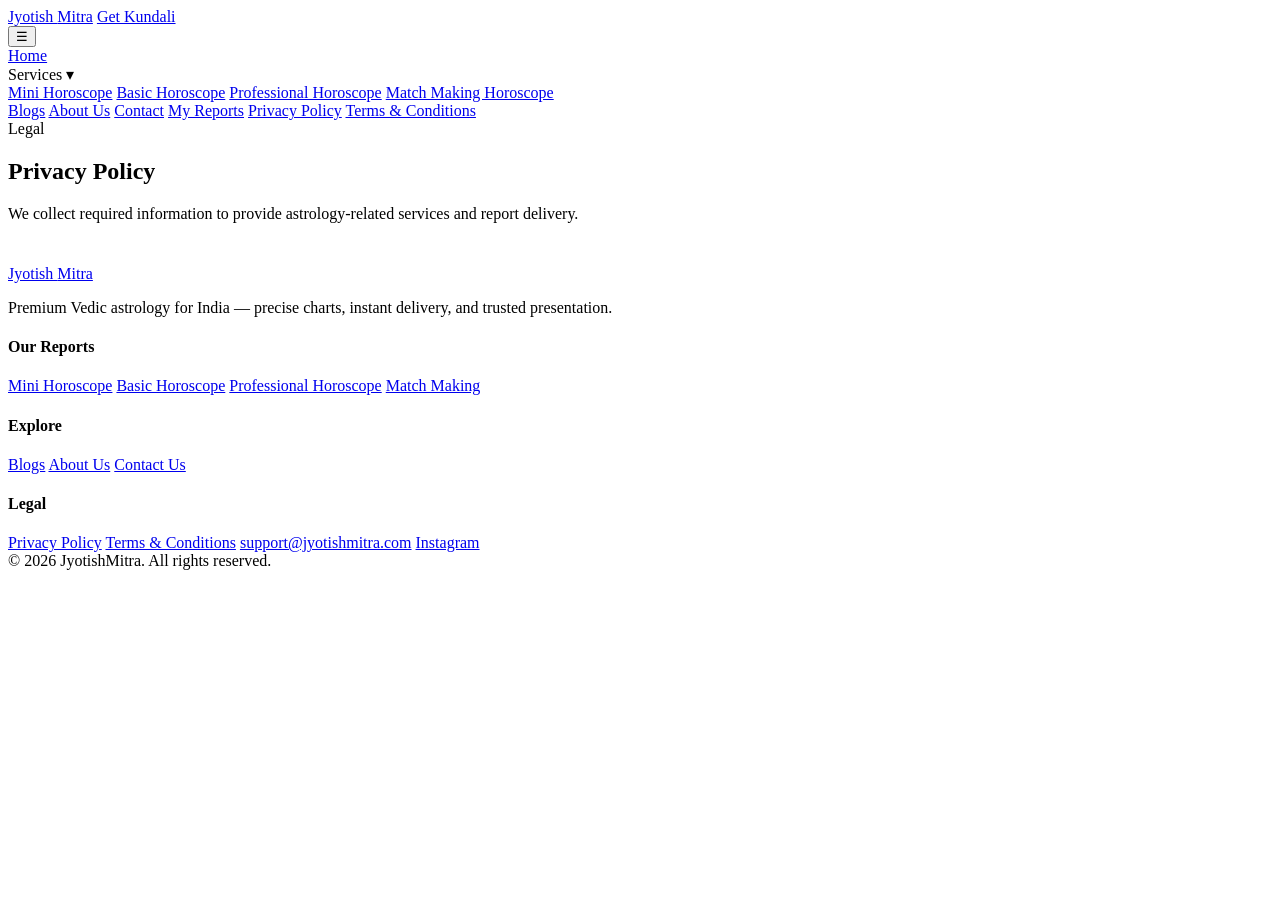
==== privacy-policy.html @ 1d5048ca "Add files via upload" ====
<!DOCTYPE html>
<html lang="en">
<head>
<meta charset="UTF-8">
<meta name="viewport" content="width=device-width, initial-scale=1.0">
<title>privacy-policy</title>
<link rel="preconnect" href="https://fonts.googleapis.com">
<link rel="preconnect" href="https://fonts.gstatic.com" crossorigin>
<link href="https://fonts.googleapis.com/css2?family=Inter:wght@400;500;600;700;800&family=Noto+Sans+Devanagari:wght@400;500;600;700;800&family=Cormorant+Garamond:wght@600&display=swap" rel="stylesheet">
<link rel="stylesheet" href="css/app.css">

</head>
<body>

<header class="topbar">
  <div class="container">
    <div class="nav">
      <div class="brand-left">
        <a href="index.html" class="logo">Jyotish <span class="accent">Mitra</span></a>
        <a class="btn btn-primary nav-cta" href="services.html">Get Kundali</a>
      </div>
      <div class="menu-wrap">
        <button class="menu-btn" id="menuBtn" type="button">☰</button>
        <div class="menu-dropdown" id="menuDropdown">
          <a class="menu-link" href="index.html">Home</a>
          <div class="submenu-toggle" id="servicesToggle">Services <span>▾</span></div>
          <div class="menu-sub" id="servicesSub">
            <a class="menu-link" href="product-mini.html">Mini Horoscope</a>
            <a class="menu-link" href="product-basic.html">Basic Horoscope</a>
            <a class="menu-link" href="product-professional.html">Professional Horoscope</a>
            <a class="menu-link" href="product-matchmaking.html">Match Making Horoscope</a>
          </div>
          <a class="menu-link" href="blogs.html">Blogs</a>
          <a class="menu-link" href="about.html">About Us</a>
          <a class="menu-link" href="contact.html">Contact</a>
          <a class="menu-link" href="reports.html">My Reports</a>
          <a class="menu-link" href="privacy-policy.html">Privacy Policy</a>
          <a class="menu-link" href="terms-and-conditions.html">Terms & Conditions</a>
        </div>
      </div>
    </div>
  </div>
</header>

<main><section class='section'><div class='container'><div class='content-card'><div class='section-kicker'>Legal</div><h1>Privacy Policy</h1><p>We collect required information to provide astrology-related services and report delivery.</p></div></div></section></main>

<footer style="padding:26px 0 48px">
  <div class="container footer">
    <div class="footer-grid">
      <div>
        <a href="index.html" class="logo footer-logo">Jyotish <span class="accent">Mitra</span></a>
        <p>Premium Vedic astrology for India — precise charts, instant delivery, and trusted presentation.</p>
      </div>
      <div>
        <h4>Our Reports</h4>
        <a href="product-mini.html">Mini Horoscope</a>
        <a href="product-basic.html">Basic Horoscope</a>
        <a href="product-professional.html">Professional Horoscope</a>
        <a href="product-matchmaking.html">Match Making</a>
      </div>
      <div>
        <h4>Explore</h4>
        <a href="blogs.html">Blogs</a>
        <a href="about.html">About Us</a>
        <a href="contact.html">Contact Us</a>
      </div>
      <div>
        <h4>Legal</h4>
        <a href="privacy-policy.html">Privacy Policy</a>
        <a href="terms-and-conditions.html">Terms & Conditions</a>
        <a href="mailto:support@jyotishmitra.com">support@jyotishmitra.com</a>
        <a href="#">Instagram</a>
      </div>
    </div>
    <div class="copy">© 2026 JyotishMitra. All rights reserved.</div>
  </div>
</footer>

<script src="js/app.js"></script>

</body>
</html>
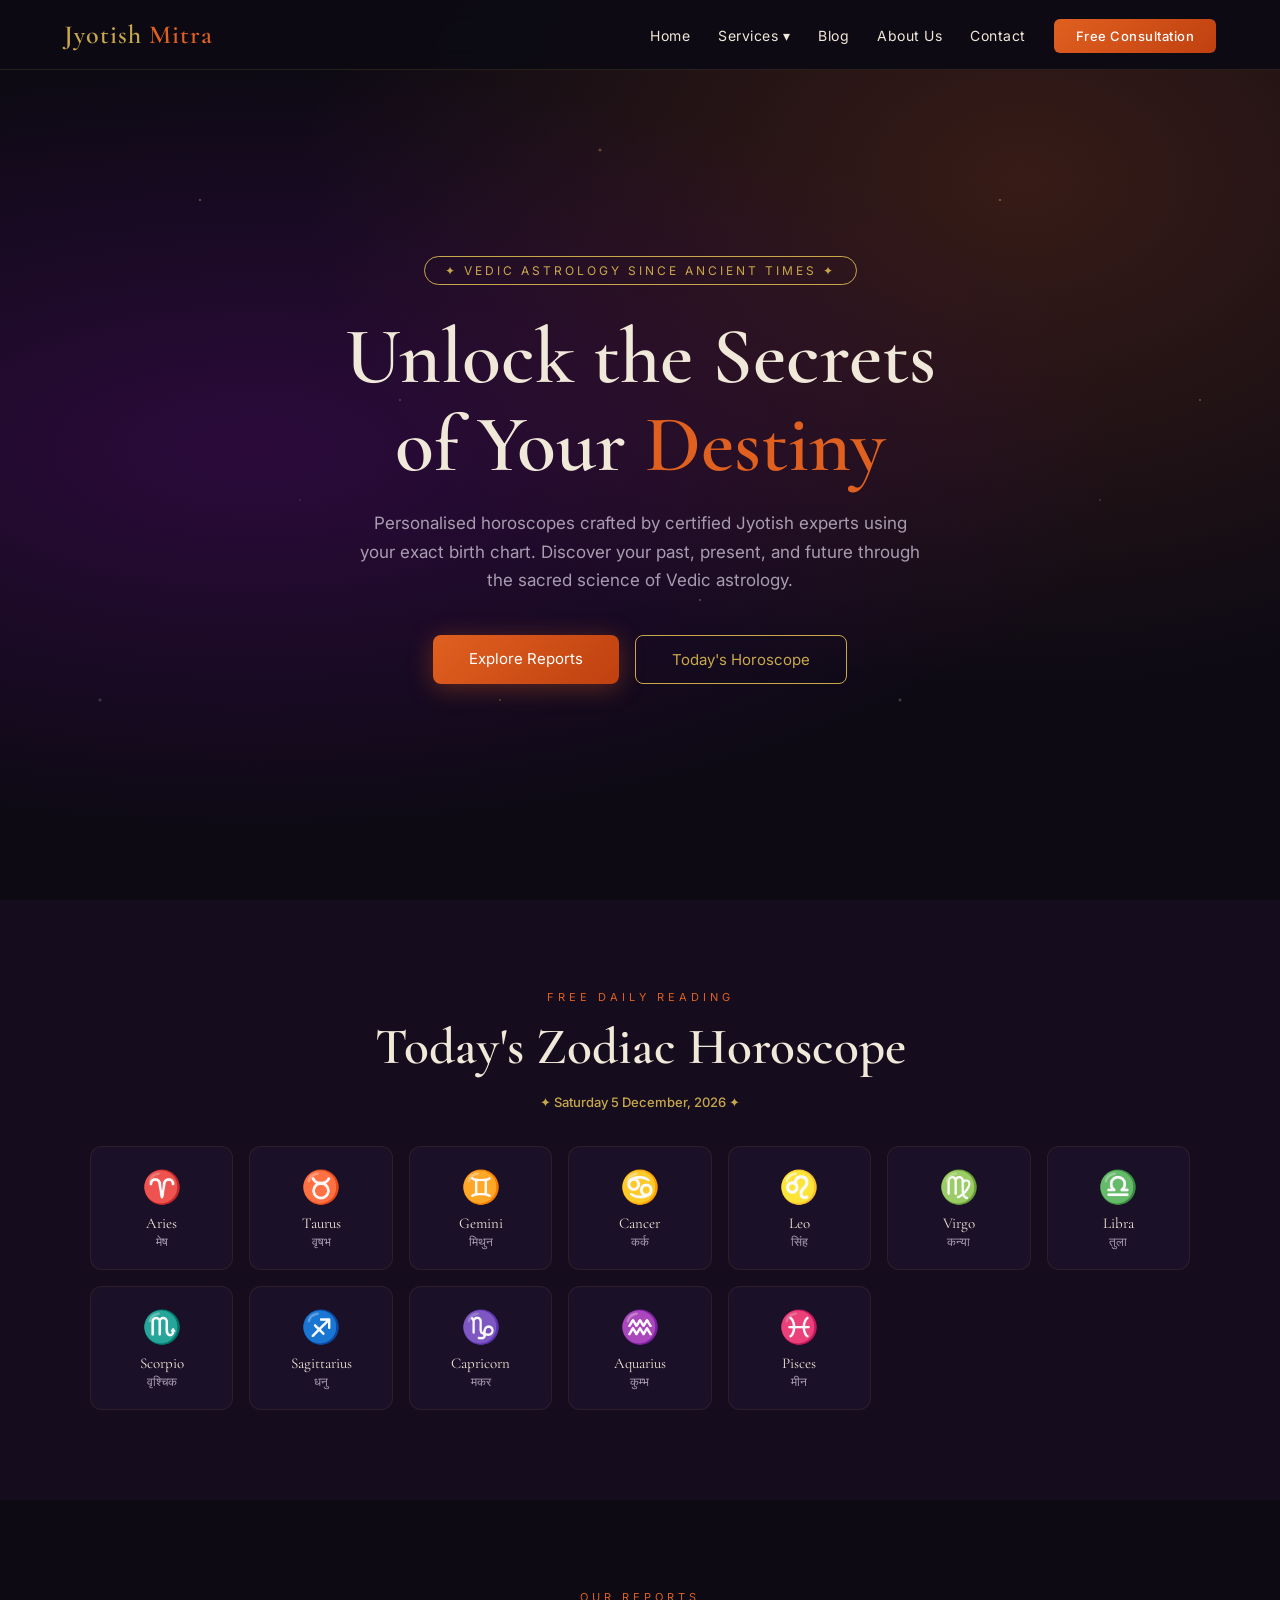
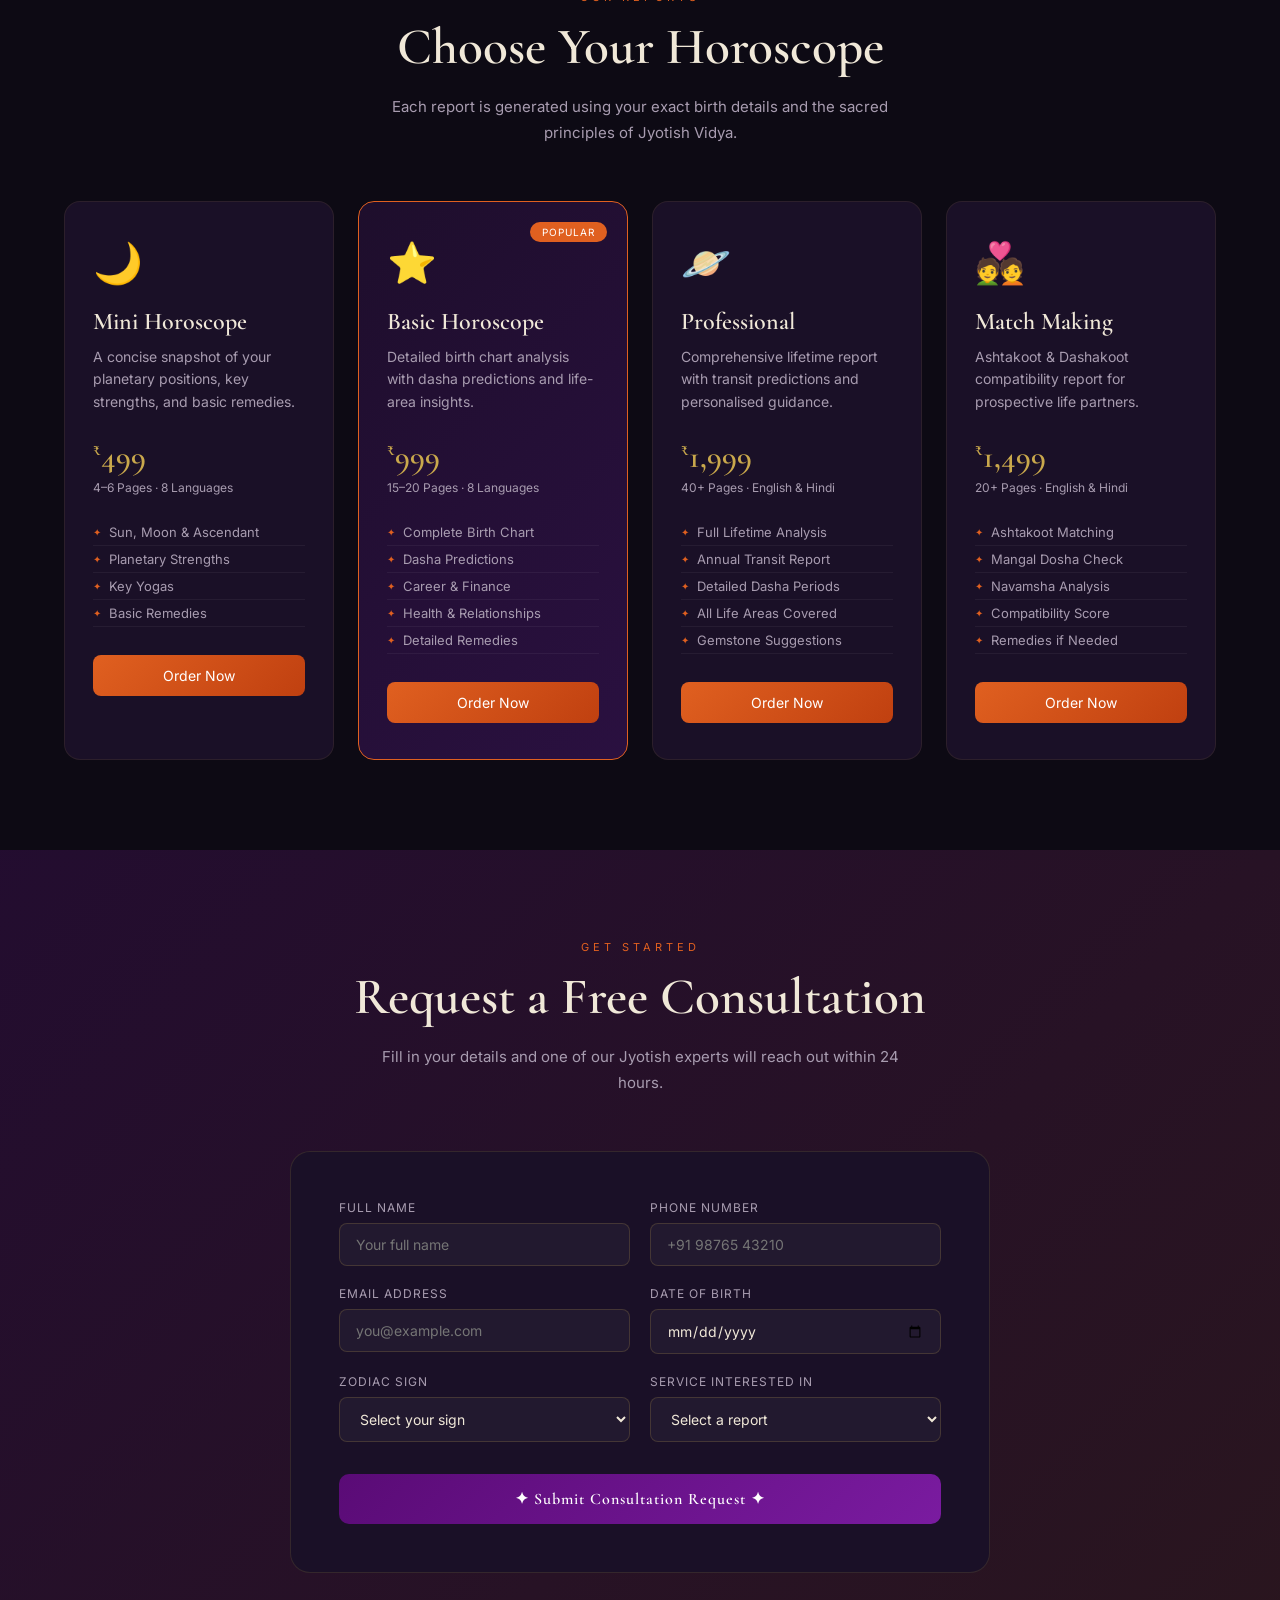
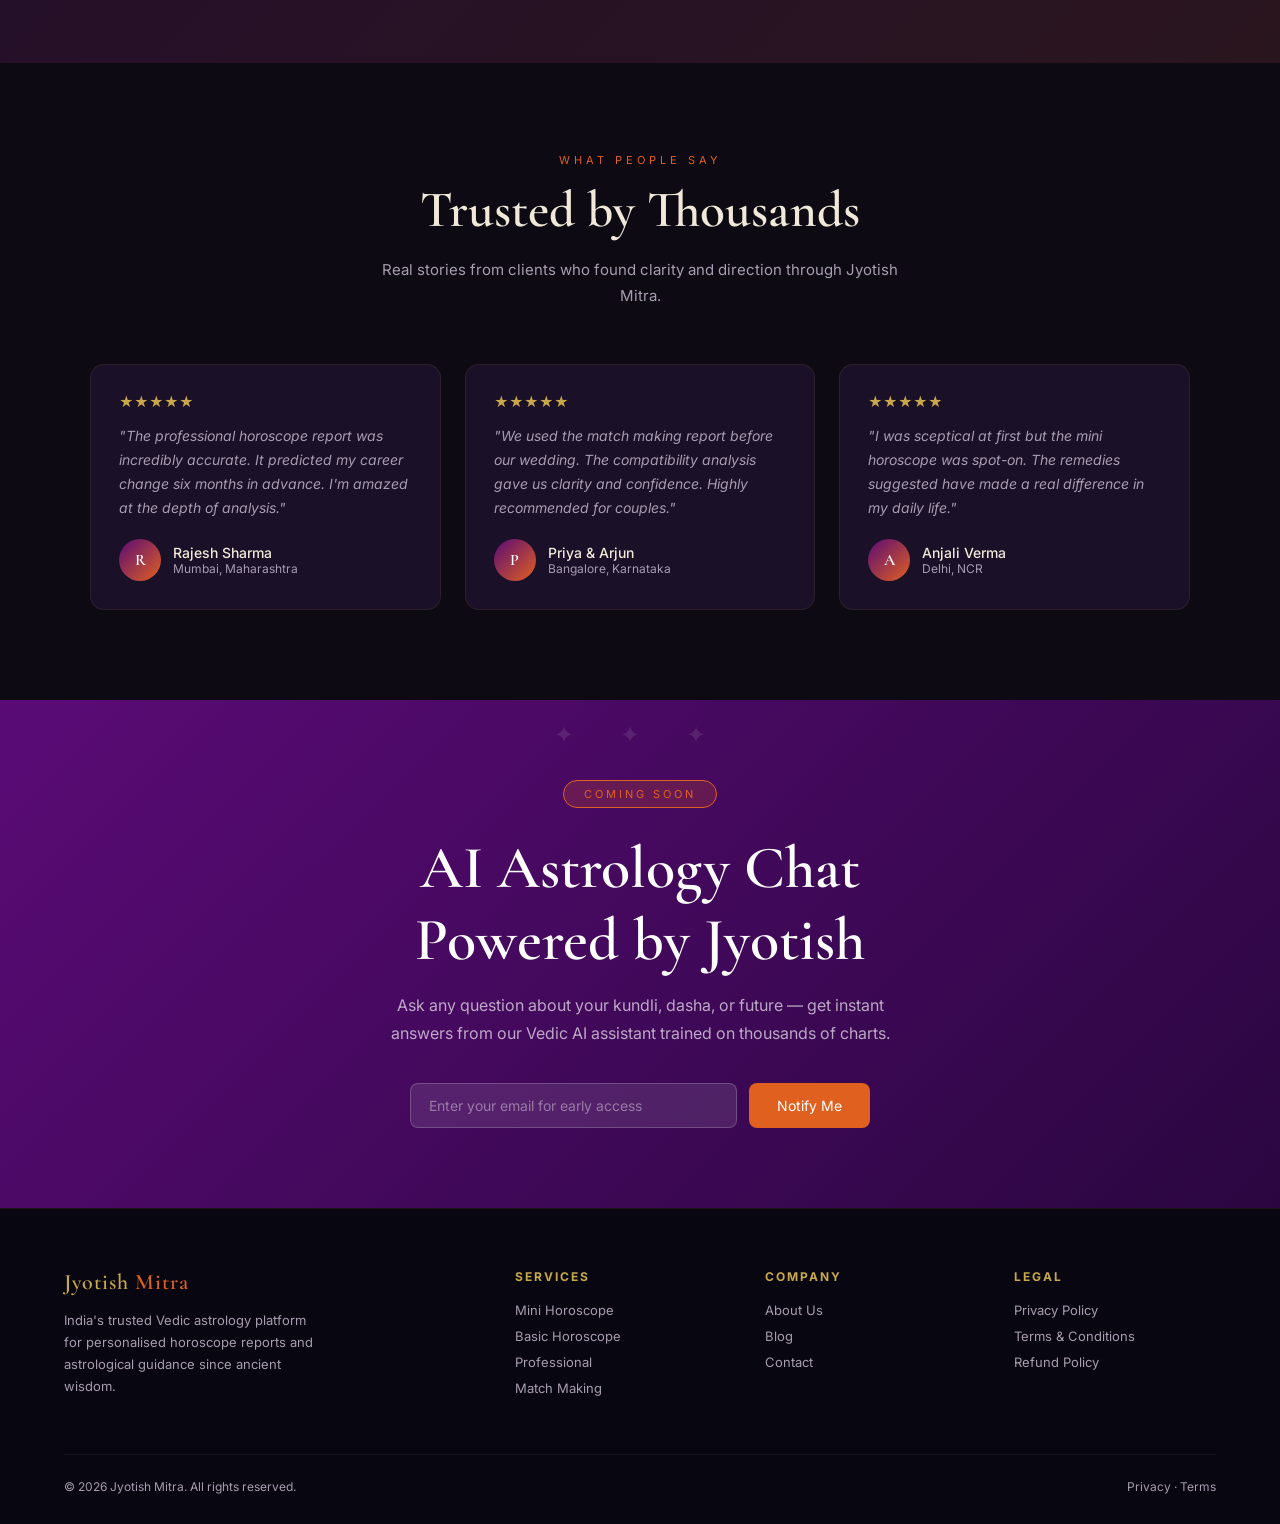
==== commit 339b830d: "Update privacy-policy.html" ====
--- a/privacy-policy.html
+++ b/privacy-policy.html
@@ -1,82 +1,651 @@
+
+
 <!DOCTYPE html>
 <html lang="en">
 <head>
-<meta charset="UTF-8">
-<meta name="viewport" content="width=device-width, initial-scale=1.0">
-<title>privacy-policy</title>
-<link rel="preconnect" href="https://fonts.googleapis.com">
-<link rel="preconnect" href="https://fonts.gstatic.com" crossorigin>
-<link href="https://fonts.googleapis.com/css2?family=Inter:wght@400;500;600;700;800&family=Noto+Sans+Devanagari:wght@400;500;600;700;800&family=Cormorant+Garamond:wght@600&display=swap" rel="stylesheet">
-<link rel="stylesheet" href="css/app.css">
-
+  <meta charset="UTF-8" />
+  <meta name="viewport" content="width=device-width, initial-scale=1.0"/>
+  <title>Jyotish Mitra – Vedic Astrology</title>
+  <link href="https://fonts.googleapis.com/css2?family=Cormorant+Garamond:wght@400;600;700&family=Inter:wght@300;400;500&display=swap" rel="stylesheet"/>
+  <style>
+    *, *::before, *::after { box-sizing: border-box; margin: 0; padding: 0; }
+
+    :root {
+      --orange: #e06020;
+      --purple: #5a0b76;
+      --gold: #c9a84c;
+      --dark: #0d0a14;
+      --dark2: #150d1e;
+      --card: #1a1027;
+      --text: #f0e8d8;
+      --muted: #a89cb0;
+    }
+
+    html { scroll-behavior: smooth; }
+
+    body {
+      font-family: 'Inter', sans-serif;
+      background: var(--dark);
+      color: var(--text);
+      overflow-x: hidden;
+    }
+
+    /* ── NAV ── */
+    nav {
+      position: fixed; top: 0; width: 100%; z-index: 100;
+      background: rgba(13, 10, 20, 0.92);
+      backdrop-filter: blur(12px);
+      border-bottom: 1px solid rgba(201,168,76,0.15);
+      padding: 0 5%;
+      display: flex; align-items: center; justify-content: space-between;
+      height: 70px;
+    }
+    .logo {
+      font-family: 'Cormorant Garamond', serif;
+      font-weight: 600;
+      font-size: 26px;
+      color: var(--gold);
+      letter-spacing: 1px;
+    }
+    .logo span { color: var(--orange); }
+    .nav-links { display: flex; gap: 28px; list-style: none; align-items: center; }
+    .nav-links a {
+      color: var(--text); text-decoration: none;
+      font-size: 14px; font-weight: 400; letter-spacing: 0.5px;
+      transition: color 0.2s;
+    }
+    .nav-links a:hover { color: var(--gold); }
+    .nav-links .dropdown { position: relative; }
+    .nav-links .dropdown:hover .dropdown-menu { display: block; }
+    .dropdown-menu {
+      display: none; position: absolute; top: 100%; left: 0;
+      background: var(--dark2); border: 1px solid rgba(201,168,76,0.2);
+      border-radius: 8px; min-width: 200px; padding: 8px 0;
+      box-shadow: 0 20px 40px rgba(0,0,0,0.5);
+    }
+    .dropdown-menu a {
+      display: block; padding: 10px 20px;
+      font-size: 13px; color: var(--muted);
+    }
+    .dropdown-menu a:hover { color: var(--gold); background: rgba(201,168,76,0.05); }
+    .nav-cta {
+      background: linear-gradient(135deg, var(--orange), #c04010);
+      color: #fff !important;
+      padding: 9px 22px; border-radius: 6px;
+      font-size: 13px !important; font-weight: 500 !important;
+    }
+    .hamburger { display: none; flex-direction: column; gap: 5px; cursor: pointer; }
+    .hamburger span { width: 24px; height: 2px; background: var(--gold); border-radius: 2px; }
+
+    /* ── HERO ── */
+    .hero {
+      min-height: 100vh;
+      background:
+        radial-gradient(ellipse at 20% 50%, rgba(90,11,118,0.4) 0%, transparent 60%),
+        radial-gradient(ellipse at 80% 20%, rgba(224,96,32,0.2) 0%, transparent 50%),
+        url("data:image/svg+xml,%3Csvg xmlns='http://www.w3.org/2000/svg' width='800' height='800'%3E%3Ccircle cx='200' cy='200' r='1' fill='%23c9a84c' opacity='0.6'/%3E%3Ccircle cx='600' cy='150' r='1.5' fill='%23c9a84c' opacity='0.4'/%3E%3Ccircle cx='400' cy='400' r='1' fill='white' opacity='0.3'/%3E%3Ccircle cx='700' cy='600' r='1' fill='%23c9a84c' opacity='0.5'/%3E%3Ccircle cx='100' cy='700' r='1.5' fill='white' opacity='0.2'/%3E%3Ccircle cx='500' cy='700' r='1' fill='%23c9a84c' opacity='0.4'/%3E%3Ccircle cx='300' cy='500' r='0.8' fill='white' opacity='0.3'/%3E%3C/svg%3E") repeat,
+        var(--dark);
+      display: flex; align-items: center; justify-content: center;
+      text-align: center; padding: 120px 5% 80px;
+    }
+    .hero-inner { max-width: 800px; }
+    .hero-badge {
+      display: inline-block;
+      border: 1px solid var(--gold);
+      color: var(--gold);
+      font-size: 12px; letter-spacing: 3px; text-transform: uppercase;
+      padding: 6px 20px; border-radius: 30px; margin-bottom: 28px;
+    }
+    .hero h1 {
+      font-family: 'Cormorant Garamond', serif;
+      font-size: clamp(42px, 7vw, 80px);
+      font-weight: 600; line-height: 1.1;
+      color: var(--text); margin-bottom: 20px;
+    }
+    .hero h1 span { color: var(--orange); }
+    .hero p {
+      font-size: 17px; color: var(--muted);
+      line-height: 1.7; max-width: 560px; margin: 0 auto 40px;
+    }
+    .hero-btns { display: flex; gap: 16px; justify-content: center; flex-wrap: wrap; }
+    .btn-primary {
+      background: linear-gradient(135deg, var(--orange), #c04010);
+      color: #fff; padding: 14px 36px;
+      border: none; border-radius: 8px; font-size: 15px;
+      cursor: pointer; text-decoration: none; font-family: inherit;
+      transition: transform 0.2s, box-shadow 0.2s;
+      box-shadow: 0 4px 24px rgba(224,96,32,0.35);
+    }
+    .btn-primary:hover { transform: translateY(-2px); box-shadow: 0 8px 32px rgba(224,96,32,0.5); }
+    .btn-outline {
+      background: transparent;
+      color: var(--gold); padding: 14px 36px;
+      border: 1px solid var(--gold); border-radius: 8px; font-size: 15px;
+      cursor: pointer; text-decoration: none; font-family: inherit;
+      transition: background 0.2s;
+    }
+    .btn-outline:hover { background: rgba(201,168,76,0.1); }
+
+    /* ── SECTION SHARED ── */
+    section { padding: 90px 5%; }
+    .section-label {
+      font-size: 11px; letter-spacing: 4px; text-transform: uppercase;
+      color: var(--orange); margin-bottom: 12px;
+    }
+    .section-title {
+      font-family: 'Cormorant Garamond', serif;
+      font-size: clamp(32px, 4vw, 52px); font-weight: 600;
+      color: var(--text); margin-bottom: 16px;
+    }
+    .section-sub {
+      color: var(--muted); font-size: 15px; line-height: 1.7;
+      max-width: 540px; margin-bottom: 56px;
+    }
+    .section-center { text-align: center; }
+    .section-center .section-sub { margin-left: auto; margin-right: auto; }
+
+    /* ── DAILY HOROSCOPE ── */
+    .horoscope-section { background: var(--dark2); }
+    .horoscope-date {
+      font-size: 13px; color: var(--muted); margin-bottom: 36px;
+      text-align: center;
+    }
+    .horoscope-date span { color: var(--gold); font-weight: 500; }
+    .zodiac-grid {
+      display: grid;
+      grid-template-columns: repeat(auto-fill, minmax(130px, 1fr));
+      gap: 16px; max-width: 1100px; margin: 0 auto;
+    }
+    .zodiac-card {
+      background: var(--card);
+      border: 1px solid rgba(201,168,76,0.1);
+      border-radius: 12px; padding: 20px 12px;
+      text-align: center; cursor: pointer;
+      transition: border-color 0.2s, transform 0.2s;
+    }
+    .zodiac-card:hover {
+      border-color: var(--gold); transform: translateY(-4px);
+    }
+    .zodiac-emoji { font-size: 32px; margin-bottom: 8px; }
+    .zodiac-en { font-family: 'Cormorant Garamond', serif; font-size: 15px; color: var(--text); }
+    .zodiac-hi { font-size: 12px; color: var(--muted); margin-top: 2px; }
+
+    /* ── PRODUCTS ── */
+    .products-grid {
+      display: grid;
+      grid-template-columns: repeat(auto-fill, minmax(260px, 1fr));
+      gap: 24px; max-width: 1200px; margin: 0 auto;
+    }
+    .product-card {
+      background: var(--card);
+      border: 1px solid rgba(201,168,76,0.1);
+      border-radius: 16px; padding: 36px 28px;
+      position: relative; overflow: hidden;
+      transition: border-color 0.25s, transform 0.25s;
+    }
+    .product-card:hover { border-color: var(--orange); transform: translateY(-6px); }
+    .product-card.featured {
+      border-color: var(--orange);
+      background: linear-gradient(135deg, #1e0e2c, #2a1040);
+    }
+    .product-badge {
+      position: absolute; top: 20px; right: 20px;
+      background: var(--orange); color: #fff;
+      font-size: 10px; letter-spacing: 1px; text-transform: uppercase;
+      padding: 4px 12px; border-radius: 20px;
+    }
+    .product-icon { font-size: 40px; margin-bottom: 20px; }
+    .product-name {
+      font-family: 'Cormorant Garamond', serif;
+      font-size: 24px; font-weight: 600; color: var(--text);
+      margin-bottom: 10px;
+    }
+    .product-desc { font-size: 14px; color: var(--muted); line-height: 1.6; margin-bottom: 24px; }
+    .product-price {
+      font-family: 'Cormorant Garamond', serif;
+      font-size: 32px; color: var(--gold); font-weight: 600;
+      margin-bottom: 4px;
+    }
+    .product-price sup { font-size: 18px; }
+    .product-pages { font-size: 12px; color: var(--muted); margin-bottom: 24px; }
+    .product-features { list-style: none; margin-bottom: 28px; }
+    .product-features li {
+      font-size: 13px; color: var(--muted);
+      padding: 5px 0; border-bottom: 1px solid rgba(255,255,255,0.05);
+      display: flex; align-items: center; gap: 8px;
+    }
+    .product-features li::before { content: "✦"; color: var(--orange); font-size: 10px; }
+    .product-cta {
+      display: block; width: 100%; text-align: center;
+      background: linear-gradient(135deg, var(--orange), #c04010);
+      color: #fff; padding: 12px;
+      border: none; border-radius: 8px; font-size: 14px;
+      cursor: pointer; text-decoration: none; font-family: inherit;
+      transition: opacity 0.2s;
+    }
+    .product-cta:hover { opacity: 0.9; }
+
+    /* ── FORM ── */
+    .form-section {
+      background: linear-gradient(135deg, rgba(90,11,118,0.2), rgba(224,96,32,0.1)), var(--dark2);
+    }
+    .form-wrap {
+      max-width: 700px; margin: 0 auto;
+      background: var(--card);
+      border: 1px solid rgba(201,168,76,0.15);
+      border-radius: 20px; padding: 48px;
+    }
+    .form-grid { display: grid; grid-template-columns: 1fr 1fr; gap: 20px; }
+    .form-group { display: flex; flex-direction: column; gap: 8px; }
+    .form-group.full { grid-column: 1 / -1; }
+    .form-group label { font-size: 12px; color: var(--muted); letter-spacing: 1px; text-transform: uppercase; }
+    .form-group input,
+    .form-group select {
+      background: rgba(255,255,255,0.04);
+      border: 1px solid rgba(201,168,76,0.2);
+      border-radius: 8px; padding: 12px 16px;
+      color: var(--text); font-family: inherit; font-size: 14px;
+      transition: border-color 0.2s;
+    }
+    .form-group input:focus,
+    .form-group select:focus {
+      outline: none; border-color: var(--orange);
+    }
+    .form-group select option { background: var(--dark2); }
+    .form-submit {
+      width: 100%; margin-top: 12px;
+      background: linear-gradient(135deg, var(--purple), #7a1ba0);
+      color: #fff; padding: 15px;
+      border: none; border-radius: 10px; font-size: 16px;
+      cursor: pointer; font-family: 'Cormorant Garamond', serif; font-weight: 600;
+      letter-spacing: 1px; transition: opacity 0.2s;
+    }
+    .form-submit:hover { opacity: 0.9; }
+
+    /* ── TESTIMONIALS ── */
+    .testimonials-grid {
+      display: grid; grid-template-columns: repeat(auto-fill, minmax(300px, 1fr));
+      gap: 24px; max-width: 1100px; margin: 0 auto;
+    }
+    .testimonial-card {
+      background: var(--card);
+      border: 1px solid rgba(201,168,76,0.1);
+      border-radius: 14px; padding: 28px;
+    }
+    .stars { color: var(--gold); font-size: 14px; margin-bottom: 14px; }
+    .testimonial-text { font-size: 14px; color: var(--muted); line-height: 1.7; margin-bottom: 20px; font-style: italic; }
+    .testimonial-author { display: flex; align-items: center; gap: 12px; }
+    .avatar {
+      width: 42px; height: 42px; border-radius: 50%;
+      background: linear-gradient(135deg, var(--purple), var(--orange));
+      display: flex; align-items: center; justify-content: center;
+      font-size: 16px; color: #fff; font-family: 'Cormorant Garamond', serif; font-weight: 600;
+    }
+    .author-name { font-size: 14px; color: var(--text); font-weight: 500; }
+    .author-loc { font-size: 12px; color: var(--muted); }
+
+    /* ── AI CHAT COMING SOON ── */
+    .ai-section {
+      background: linear-gradient(135deg, var(--purple), #2a0640);
+      text-align: center; padding: 80px 5%;
+      position: relative; overflow: hidden;
+    }
+    .ai-section::before {
+      content: '✦ ✦ ✦';
+      position: absolute; top: 20px; left: 50%; transform: translateX(-50%);
+      color: rgba(255,255,255,0.1); font-size: 24px; letter-spacing: 20px;
+    }
+    .ai-chip {
+      display: inline-block;
+      background: rgba(224,96,32,0.2); border: 1px solid var(--orange);
+      color: var(--orange); font-size: 11px; letter-spacing: 3px;
+      text-transform: uppercase; padding: 6px 20px; border-radius: 30px; margin-bottom: 24px;
+    }
+    .ai-section h2 {
+      font-family: 'Cormorant Garamond', serif;
+      font-size: clamp(32px, 5vw, 60px); font-weight: 600; color: #fff;
+      margin-bottom: 16px; line-height: 1.2;
+    }
+    .ai-section p { color: rgba(255,255,255,0.65); font-size: 16px; max-width: 500px; margin: 0 auto 36px; line-height: 1.7; }
+    .notify-form { display: flex; gap: 12px; justify-content: center; max-width: 460px; margin: 0 auto; flex-wrap: wrap; }
+    .notify-form input {
+      flex: 1; min-width: 200px;
+      background: rgba(255,255,255,0.1); border: 1px solid rgba(255,255,255,0.2);
+      border-radius: 8px; padding: 13px 18px;
+      color: #fff; font-size: 14px; font-family: inherit;
+    }
+    .notify-form input::placeholder { color: rgba(255,255,255,0.4); }
+    .notify-form input:focus { outline: none; border-color: var(--gold); }
+    .notify-btn {
+      background: var(--orange); color: #fff;
+      border: none; border-radius: 8px; padding: 13px 28px;
+      font-size: 14px; cursor: pointer; font-family: inherit;
+      white-space: nowrap;
+    }
+
+    /* ── FOOTER ── */
+    footer {
+      background: #080610; padding: 60px 5% 30px;
+      border-top: 1px solid rgba(201,168,76,0.1);
+    }
+    .footer-top {
+      display: grid; grid-template-columns: 2fr 1fr 1fr 1fr;
+      gap: 48px; margin-bottom: 48px;
+    }
+    .footer-brand .logo { font-size: 22px; display: block; margin-bottom: 14px; }
+    .footer-brand p { font-size: 13px; color: var(--muted); line-height: 1.7; max-width: 260px; }
+    .footer-col h4 {
+      font-size: 12px; letter-spacing: 2px; text-transform: uppercase;
+      color: var(--gold); margin-bottom: 18px;
+    }
+    .footer-col a {
+      display: block; color: var(--muted); text-decoration: none;
+      font-size: 13px; margin-bottom: 10px; transition: color 0.2s;
+    }
+    .footer-col a:hover { color: var(--text); }
+    .footer-bottom {
+      border-top: 1px solid rgba(255,255,255,0.05);
+      padding-top: 24px;
+      display: flex; justify-content: space-between; align-items: center;
+      flex-wrap: wrap; gap: 12px;
+    }
+    .footer-bottom p { font-size: 12px; color: var(--muted); }
+    .footer-bottom a { color: var(--muted); text-decoration: none; }
+    .footer-bottom a:hover { color: var(--gold); }
+
+    /* ── RESPONSIVE ── */
+    @media (max-width: 768px) {
+      .nav-links { display: none; }
+      .hamburger { display: flex; }
+      .form-grid { grid-template-columns: 1fr; }
+      .footer-top { grid-template-columns: 1fr 1fr; }
+      .form-wrap { padding: 28px 20px; }
+    }
+    @media (max-width: 480px) {
+      .footer-top { grid-template-columns: 1fr; }
+      .hero-btns { flex-direction: column; align-items: center; }
+    }
+  </style>
 </head>
 <body>
 
-<header class="topbar">
-  <div class="container">
-    <div class="nav">
-      <div class="brand-left">
-        <a href="index.html" class="logo">Jyotish <span class="accent">Mitra</span></a>
-        <a class="btn btn-primary nav-cta" href="services.html">Get Kundali</a>
-      </div>
-      <div class="menu-wrap">
-        <button class="menu-btn" id="menuBtn" type="button">☰</button>
-        <div class="menu-dropdown" id="menuDropdown">
-          <a class="menu-link" href="index.html">Home</a>
-          <div class="submenu-toggle" id="servicesToggle">Services <span>▾</span></div>
-          <div class="menu-sub" id="servicesSub">
-            <a class="menu-link" href="product-mini.html">Mini Horoscope</a>
-            <a class="menu-link" href="product-basic.html">Basic Horoscope</a>
-            <a class="menu-link" href="product-professional.html">Professional Horoscope</a>
-            <a class="menu-link" href="product-matchmaking.html">Match Making Horoscope</a>
-          </div>
-          <a class="menu-link" href="blogs.html">Blogs</a>
-          <a class="menu-link" href="about.html">About Us</a>
-          <a class="menu-link" href="contact.html">Contact</a>
-          <a class="menu-link" href="reports.html">My Reports</a>
-          <a class="menu-link" href="privacy-policy.html">Privacy Policy</a>
-          <a class="menu-link" href="terms-and-conditions.html">Terms & Conditions</a>
-        </div>
-      </div>
-    </div>
-  </div>
-</header>
-
-<main><section class='section'><div class='container'><div class='content-card'><div class='section-kicker'>Legal</div><h1>Privacy Policy</h1><p>We collect required information to provide astrology-related services and report delivery.</p></div></div></section></main>
-
-<footer style="padding:26px 0 48px">
-  <div class="container footer">
-    <div class="footer-grid">
-      <div>
-        <a href="index.html" class="logo footer-logo">Jyotish <span class="accent">Mitra</span></a>
-        <p>Premium Vedic astrology for India — precise charts, instant delivery, and trusted presentation.</p>
-      </div>
-      <div>
-        <h4>Our Reports</h4>
-        <a href="product-mini.html">Mini Horoscope</a>
-        <a href="product-basic.html">Basic Horoscope</a>
-        <a href="product-professional.html">Professional Horoscope</a>
-        <a href="product-matchmaking.html">Match Making</a>
-      </div>
-      <div>
-        <h4>Explore</h4>
-        <a href="blogs.html">Blogs</a>
-        <a href="about.html">About Us</a>
-        <a href="contact.html">Contact Us</a>
-      </div>
-      <div>
-        <h4>Legal</h4>
-        <a href="privacy-policy.html">Privacy Policy</a>
-        <a href="terms-and-conditions.html">Terms & Conditions</a>
-        <a href="mailto:support@jyotishmitra.com">support@jyotishmitra.com</a>
-        <a href="#">Instagram</a>
-      </div>
-    </div>
-    <div class="copy">© 2026 JyotishMitra. All rights reserved.</div>
+<!-- NAV -->
+<nav>
+  <div class="logo">Jyotish <span>Mitra</span></div>
+  <ul class="nav-links">
+    <li><a href="#">Home</a></li>
+    <li class="dropdown">
+      <a href="#">Services ▾</a>
+      <div class="dropdown-menu">
+        <a href="#">Mini Horoscope</a>
+        <a href="#">Basic Horoscope</a>
+        <a href="#">Professional Horoscope</a>
+        <a href="#">Match Making</a>
+      </div>
+    </li>
+    <li><a href="#">Blog</a></li>
+    <li><a href="#">About Us</a></li>
+    <li><a href="#">Contact</a></li>
+    <li><a href="#consult" class="nav-cta">Free Consultation</a></li>
+  </ul>
+  <div class="hamburger"><span></span><span></span><span></span></div>
+</nav>
+
+<!-- HERO -->
+<section class="hero">
+  <div class="hero-inner">
+    <div class="hero-badge">✦ Vedic Astrology Since Ancient Times ✦</div>
+    <h1>Unlock the Secrets<br/>of Your <span>Destiny</span></h1>
+    <p>Personalised horoscopes crafted by certified Jyotish experts using your exact birth chart. Discover your past, present, and future through the sacred science of Vedic astrology.</p>
+    <div class="hero-btns">
+      <a href="#products" class="btn-primary">Explore Reports</a>
+      <a href="#horoscope" class="btn-outline">Today's Horoscope</a>
+    </div>
+  </div>
+</section>
+
+<!-- DAILY HOROSCOPE -->
+<section class="horoscope-section" id="horoscope">
+  <div class="section-center">
+    <div class="section-label">Free Daily Reading</div>
+    <h2 class="section-title">Today's Zodiac Horoscope</h2>
+    <p class="horoscope-date">
+      <span id="today-date"></span>
+    </p>
+  </div>
+  <div class="zodiac-grid">
+    <div class="zodiac-card"><div class="zodiac-emoji">♈</div><div class="zodiac-en">Aries</div><div class="zodiac-hi">मेष</div></div>
+    <div class="zodiac-card"><div class="zodiac-emoji">♉</div><div class="zodiac-en">Taurus</div><div class="zodiac-hi">वृषभ</div></div>
+    <div class="zodiac-card"><div class="zodiac-emoji">♊</div><div class="zodiac-en">Gemini</div><div class="zodiac-hi">मिथुन</div></div>
+    <div class="zodiac-card"><div class="zodiac-emoji">♋</div><div class="zodiac-en">Cancer</div><div class="zodiac-hi">कर्क</div></div>
+    <div class="zodiac-card"><div class="zodiac-emoji">♌</div><div class="zodiac-en">Leo</div><div class="zodiac-hi">सिंह</div></div>
+    <div class="zodiac-card"><div class="zodiac-emoji">♍</div><div class="zodiac-en">Virgo</div><div class="zodiac-hi">कन्या</div></div>
+    <div class="zodiac-card"><div class="zodiac-emoji">♎</div><div class="zodiac-en">Libra</div><div class="zodiac-hi">तुला</div></div>
+    <div class="zodiac-card"><div class="zodiac-emoji">♏</div><div class="zodiac-en">Scorpio</div><div class="zodiac-hi">वृश्चिक</div></div>
+    <div class="zodiac-card"><div class="zodiac-emoji">♐</div><div class="zodiac-en">Sagittarius</div><div class="zodiac-hi">धनु</div></div>
+    <div class="zodiac-card"><div class="zodiac-emoji">♑</div><div class="zodiac-en">Capricorn</div><div class="zodiac-hi">मकर</div></div>
+    <div class="zodiac-card"><div class="zodiac-emoji">♒</div><div class="zodiac-en">Aquarius</div><div class="zodiac-hi">कुम्भ</div></div>
+    <div class="zodiac-card"><div class="zodiac-emoji">♓</div><div class="zodiac-en">Pisces</div><div class="zodiac-hi">मीन</div></div>
+  </div>
+</section>
+
+<!-- PRODUCTS -->
+<section id="products">
+  <div class="section-center">
+    <div class="section-label">Our Reports</div>
+    <h2 class="section-title">Choose Your Horoscope</h2>
+    <p class="section-sub">Each report is generated using your exact birth details and the sacred principles of Jyotish Vidya.</p>
+  </div>
+  <div class="products-grid">
+    <div class="product-card">
+      <div class="product-icon">🌙</div>
+      <div class="product-name">Mini Horoscope</div>
+      <div class="product-desc">A concise snapshot of your planetary positions, key strengths, and basic remedies.</div>
+      <div class="product-price"><sup>₹</sup>499</div>
+      <div class="product-pages">4–6 Pages · 8 Languages</div>
+      <ul class="product-features">
+        <li>Sun, Moon & Ascendant</li>
+        <li>Planetary Strengths</li>
+        <li>Key Yogas</li>
+        <li>Basic Remedies</li>
+      </ul>
+      <a href="#" class="product-cta">Order Now</a>
+    </div>
+    <div class="product-card featured">
+      <div class="product-badge">Popular</div>
+      <div class="product-icon">⭐</div>
+      <div class="product-name">Basic Horoscope</div>
+      <div class="product-desc">Detailed birth chart analysis with dasha predictions and life-area insights.</div>
+      <div class="product-price"><sup>₹</sup>999</div>
+      <div class="product-pages">15–20 Pages · 8 Languages</div>
+      <ul class="product-features">
+        <li>Complete Birth Chart</li>
+        <li>Dasha Predictions</li>
+        <li>Career & Finance</li>
+        <li>Health & Relationships</li>
+        <li>Detailed Remedies</li>
+      </ul>
+      <a href="#" class="product-cta">Order Now</a>
+    </div>
+    <div class="product-card">
+      <div class="product-icon">🪐</div>
+      <div class="product-name">Professional</div>
+      <div class="product-desc">Comprehensive lifetime report with transit predictions and personalised guidance.</div>
+      <div class="product-price"><sup>₹</sup>1,999</div>
+      <div class="product-pages">40+ Pages · English & Hindi</div>
+      <ul class="product-features">
+        <li>Full Lifetime Analysis</li>
+        <li>Annual Transit Report</li>
+        <li>Detailed Dasha Periods</li>
+        <li>All Life Areas Covered</li>
+        <li>Gemstone Suggestions</li>
+      </ul>
+      <a href="#" class="product-cta">Order Now</a>
+    </div>
+    <div class="product-card">
+      <div class="product-icon">💑</div>
+      <div class="product-name">Match Making</div>
+      <div class="product-desc">Ashtakoot & Dashakoot compatibility report for prospective life partners.</div>
+      <div class="product-price"><sup>₹</sup>1,499</div>
+      <div class="product-pages">20+ Pages · English & Hindi</div>
+      <ul class="product-features">
+        <li>Ashtakoot Matching</li>
+        <li>Mangal Dosha Check</li>
+        <li>Navamsha Analysis</li>
+        <li>Compatibility Score</li>
+        <li>Remedies if Needed</li>
+      </ul>
+      <a href="#" class="product-cta">Order Now</a>
+    </div>
+  </div>
+</section>
+
+<!-- CONSULTATION FORM -->
+<section class="form-section" id="consult">
+  <div class="section-center">
+    <div class="section-label">Get Started</div>
+    <h2 class="section-title">Request a Free Consultation</h2>
+    <p class="section-sub">Fill in your details and one of our Jyotish experts will reach out within 24 hours.</p>
+  </div>
+  <div class="form-wrap">
+    <div class="form-grid">
+      <div class="form-group">
+        <label>Full Name</label>
+        <input type="text" placeholder="Your full name"/>
+      </div>
+      <div class="form-group">
+        <label>Phone Number</label>
+        <input type="tel" placeholder="+91 98765 43210"/>
+      </div>
+      <div class="form-group">
+        <label>Email Address</label>
+        <input type="email" placeholder="you@example.com"/>
+      </div>
+      <div class="form-group">
+        <label>Date of Birth</label>
+        <input type="date"/>
+      </div>
+      <div class="form-group">
+        <label>Zodiac Sign</label>
+        <select>
+          <option value="">Select your sign</option>
+          <option>Aries – मेष</option>
+          <option>Taurus – वृषभ</option>
+          <option>Gemini – मिथुन</option>
+          <option>Cancer – कर्क</option>
+          <option>Leo – सिंह</option>
+          <option>Virgo – कन्या</option>
+          <option>Libra – तुला</option>
+          <option>Scorpio – वृश्चिक</option>
+          <option>Sagittarius – धनु</option>
+          <option>Capricorn – मकर</option>
+          <option>Aquarius – कुम्भ</option>
+          <option>Pisces – मीन</option>
+        </select>
+      </div>
+      <div class="form-group">
+        <label>Service Interested In</label>
+        <select>
+          <option value="">Select a report</option>
+          <option>Mini Horoscope – ₹499</option>
+          <option>Basic Horoscope – ₹999</option>
+          <option>Professional Horoscope – ₹1,999</option>
+          <option>Match Making – ₹1,499</option>
+        </select>
+      </div>
+      <div class="form-group full">
+        <button class="form-submit">✦ Submit Consultation Request ✦</button>
+      </div>
+    </div>
+  </div>
+</section>
+
+<!-- TESTIMONIALS -->
+<section>
+  <div class="section-center">
+    <div class="section-label">What People Say</div>
+    <h2 class="section-title">Trusted by Thousands</h2>
+    <p class="section-sub">Real stories from clients who found clarity and direction through Jyotish Mitra.</p>
+  </div>
+  <div class="testimonials-grid">
+    <div class="testimonial-card">
+      <div class="stars">★★★★★</div>
+      <p class="testimonial-text">"The professional horoscope report was incredibly accurate. It predicted my career change six months in advance. I'm amazed at the depth of analysis."</p>
+      <div class="testimonial-author">
+        <div class="avatar">R</div>
+        <div><div class="author-name">Rajesh Sharma</div><div class="author-loc">Mumbai, Maharashtra</div></div>
+      </div>
+    </div>
+    <div class="testimonial-card">
+      <div class="stars">★★★★★</div>
+      <p class="testimonial-text">"We used the match making report before our wedding. The compatibility analysis gave us clarity and confidence. Highly recommended for couples."</p>
+      <div class="testimonial-author">
+        <div class="avatar">P</div>
+        <div><div class="author-name">Priya & Arjun</div><div class="author-loc">Bangalore, Karnataka</div></div>
+      </div>
+    </div>
+    <div class="testimonial-card">
+      <div class="stars">★★★★★</div>
+      <p class="testimonial-text">"I was sceptical at first but the mini horoscope was spot-on. The remedies suggested have made a real difference in my daily life."</p>
+      <div class="testimonial-author">
+        <div class="avatar">A</div>
+        <div><div class="author-name">Anjali Verma</div><div class="author-loc">Delhi, NCR</div></div>
+      </div>
+    </div>
+  </div>
+</section>
+
+<!-- AI CHAT COMING SOON -->
+<section class="ai-section">
+  <div class="ai-chip">Coming Soon</div>
+  <h2>AI Astrology Chat<br/>Powered by Jyotish</h2>
+  <p>Ask any question about your kundli, dasha, or future — get instant answers from our Vedic AI assistant trained on thousands of charts.</p>
+  <div class="notify-form">
+    <input type="email" placeholder="Enter your email for early access"/>
+    <button class="notify-btn">Notify Me</button>
+  </div>
+</section>
+
+<!-- FOOTER -->
+<footer>
+  <div class="footer-top">
+    <div class="footer-brand">
+      <span class="logo">Jyotish <span style="color:var(--orange)">Mitra</span></span>
+      <p>India's trusted Vedic astrology platform for personalised horoscope reports and astrological guidance since ancient wisdom.</p>
+    </div>
+    <div class="footer-col">
+      <h4>Services</h4>
+      <a href="#">Mini Horoscope</a>
+      <a href="#">Basic Horoscope</a>
+      <a href="#">Professional</a>
+      <a href="#">Match Making</a>
+    </div>
+    <div class="footer-col">
+      <h4>Company</h4>
+      <a href="#">About Us</a>
+      <a href="#">Blog</a>
+      <a href="#">Contact</a>
+    </div>
+    <div class="footer-col">
+      <h4>Legal</h4>
+      <a href="#">Privacy Policy</a>
+      <a href="#">Terms & Conditions</a>
+      <a href="#">Refund Policy</a>
+    </div>
+  </div>
+  <div class="footer-bottom">
+    <p>© 2026 Jyotish Mitra. All rights reserved.</p>
+    <p><a href="#">Privacy</a> · <a href="#">Terms</a></p>
   </div>
 </footer>
 
-<script src="js/app.js"></script>
+<script>
+  // Display today's date
+  const d = new Date();
+  const opts = { weekday: 'long', year: 'numeric', month: 'long', day: 'numeric' };
+  document.getElementById('today-date').innerHTML =
+    '✦ ' + d.toLocaleDateString('en-IN', opts) + ' ✦';
+</script>
 
 </body>
-</html>+</html>
